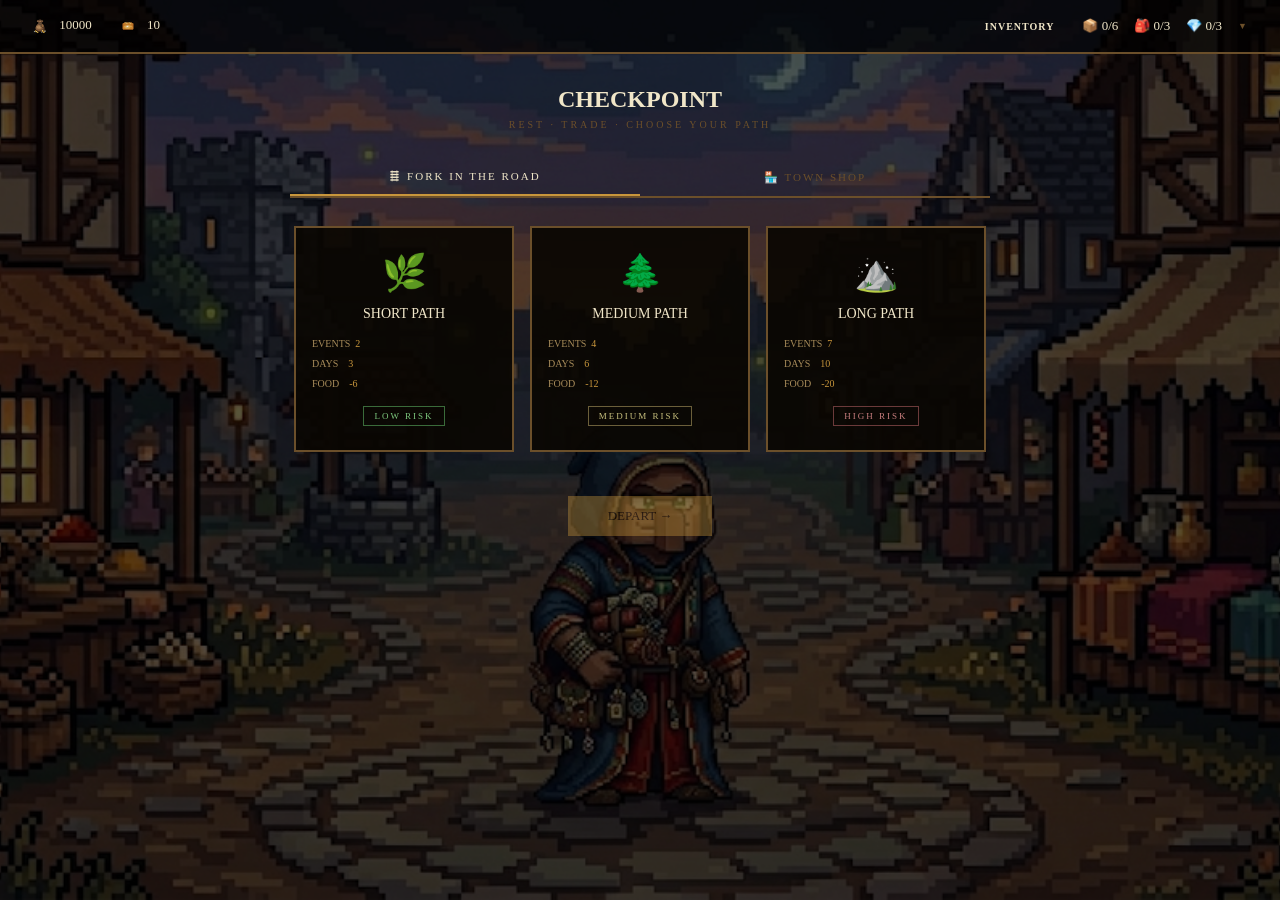
==== Frontend/Scripts/pages/checkpoint.html @ 7be0b992 "fix shop" ====
<!DOCTYPE html>
<html lang="en">
<head>
  <meta charset="UTF-8" />
  <meta name="viewport" content="width=device-width, initial-scale=1.0" />
  <title>The Travelling Merchant</title>
  <link rel="stylesheet" href="/Frontend/Scripts/styles/main.css" />
  <style>

    /* ============
       Background
       ============ */
    .cp-bg {
      position: fixed;
      inset: 0;
      background-image: url('/Frontend/public/background/villager_in_city.png');
      background-size: cover;
      background-position: center;
      z-index: 0;
    }

    .cp-overlay {
      position: fixed;
      inset: 0;
      background: rgba(0, 0, 0, 0.65);
      z-index: 1;
    }

    /* ============
       Layout
       ============ */
    .cp-content {
      position: relative;
      z-index: 2;
      display: flex;
      flex-direction: column;
      align-items: center;
      height: 100vh;
      font-family: 'Silkscreen', serif;
      color: #f0e6c8;
      overflow-y: auto;
      padding-bottom: 40px;
    }

    /* ============
       HUD
       ============ */
    #hud {
      width: 100%;
      display: flex;
      justify-content: space-between;
      align-items: center;
      padding: 10px 24px;
      background: rgba(0, 0, 0, 0.7);
      border-bottom: 2px solid #6b4f2a;
      font-size: 13px;
      box-sizing: border-box;
    }

    .hud-left { display: flex; gap: 20px; }
    .hud-item { color: #f0e6c8; }

    .hud-right {
      cursor: pointer;
      padding: 4px 8px;
      border: 1px solid transparent;
      transition: border-color 0.2s;
    }

    .hud-right:hover {
      border-color: #6b4f2a;
    }

    .hud-right.active {
      border-color: #c8963c;
    }

    .inv-label {
      font-size: 10px;
      color: #f0e6c8;
      letter-spacing: 1px;
      margin-right: 12px;
      font-weight: bold;
    }

    /* ============
       Page Title
       ============ */
    .cp-header {
      margin-top: 32px;
      text-align: center;
    }

    .cp-header h1 {
      font-size: 24px;
      color: #f0e6c8;
      margin-bottom: 6px;
    }

    .cp-header p {
      font-size: 10px;
      color: #6b4f2a;
      letter-spacing: 3px;
    }

    /* ============
       Tabs
       ============ */
    .cp-tabs {
      display: flex;
      margin-top: 28px;
      border-bottom: 2px solid #6b4f2a;
      width: 90%;
      max-width: 700px;
    }

    .cp-tab {
      flex: 1;
      padding: 12px 0;
      font-family: 'Silkscreen', serif;
      font-size: 11px;
      letter-spacing: 2px;
      text-align: center;
      color: #6b4f2a;
      background: transparent;
      border: none;
      cursor: pointer;
      transition: color 0.2s;
    }

    .cp-tab:hover    { color: #a88c5a; }
    .cp-tab.active   { color: #f0e6c8; border-bottom: 2px solid #c8963c; }

    /* ============
       Tab Panels
       ============ */
    .cp-panel {
      display: none;
      width: 90%;
      max-width: 700px;
      margin-top: 28px;
    }

    .cp-panel.active { display: block; }

    /* ============
       Fork / Routes
       ============ */
    .routes {
      display: flex;
      gap: 16px;
      justify-content: center;
      flex-wrap: wrap;
    }

    .route-card {
      flex: 1;
      min-width: 180px;
      max-width: 220px;
      background: rgba(10, 7, 3, 0.92);
      border: 2px solid #6b4f2a;
      padding: 24px 16px;
      text-align: center;
      cursor: pointer;
      transition: border-color 0.2s, transform 0.15s;
      position: relative;
    }

    .route-card:hover          { border-color: #c8963c; transform: translateY(-4px); }
    .route-card.selected       { border-color: #e0aa50; background: rgba(40, 28, 8, 0.95); }
    .route-card.selected::after {
      content: '✓';
      position: absolute;
      top: 8px; right: 12px;
      color: #e0aa50;
      font-size: 12px;
    }

    .route-icon   { font-size: 36px; margin-bottom: 12px; }
    .route-name   { font-size: 14px; color: #f0e6c8; margin-bottom: 12px; }

    .route-stats  { font-size: 10px; color: #a88c5a; line-height: 2; text-align: left; }
    .route-stats span { color: #c8963c; }

    .route-risk {
      margin-top: 12px;
      font-size: 9px;
      letter-spacing: 2px;
      padding: 4px 10px;
      border: 1px solid;
      display: inline-block;
    }

    .risk-low    { color: #7ec87e; border-color: #3a6b3a; }
    .risk-medium { color: #c8c07e; border-color: #6b5f3a; }
    .risk-high   { color: #c87e7e; border-color: #6b3a3a; }

    .fork-confirm {
      margin-top: 28px;
      text-align: center;
    }

    /* ============
       Shop
       ============ */
    .shop-section {
      margin-bottom: 32px;
    }

    .shop-section-title {
      font-size: 10px;
      letter-spacing: 3px;
      color: #6b4f2a;
      margin-bottom: 14px;
      padding-bottom: 8px;
      border-bottom: 1px solid #6b4f2a;
    }

    .shop-grid {
      display: grid;
      grid-template-columns: repeat(3, 1fr);
      gap: 12px;
    }

    .shop-item {
      background: rgba(10, 7, 3, 0.88);
      border: 1px solid #6b4f2a;
      padding: 14px 10px;
      text-align: center;
      transition: border-color 0.2s;
    }

    .shop-item:hover { border-color: #c8963c; }

    .shop-item-icon  { font-size: 24px; margin-bottom: 8px; }
    .shop-item-name  { font-size: 10px; color: #f0e6c8; margin-bottom: 4px; }
    .shop-item-desc  { font-size: 9px;  color: #a88c5a; margin-bottom: 10px; line-height: 1.5; }
    .shop-item-price { font-size: 10px; color: #c8963c; margin-bottom: 10px; }

    .buy-btn, .sell-btn {
      width: 100%;
      padding: 7px 0;
      font-family: 'Silkscreen', serif;
      font-size: 9px;
      border: 1px solid #6b4f2a;
      cursor: pointer;
      transition: border-color 0.2s, color 0.2s, background 0.2s;
    }

    .buy-btn {
      background: transparent;
      color: #f0e6c8;
    }

    .buy-btn:hover:not(:disabled) { border-color: #c8963c; color: #c8963c; }
    .buy-btn:disabled              { opacity: 0.3; cursor: not-allowed; }

    .sell-btn {
      background: transparent;
      color: #a88c5a;
      border-color: #4a3a2a;
    }

    .sell-btn:hover:not(:disabled) { border-color: #c8963c; color: #c8963c; }
    .sell-btn:disabled              { opacity: 0.3; cursor: not-allowed; }

    /* Sell merchandise list */
    .merch-list {
      display: flex;
      flex-direction: column;
      gap: 10px;
    }

    .merch-row {
      display: flex;
      justify-content: space-between;
      align-items: center;
      background: rgba(10, 7, 3, 0.88);
      border: 1px solid #6b4f2a;
      padding: 10px 16px;
    }

    .merch-row-info { font-size: 10px; color: #f0e6c8; }
    .merch-row-sub  { font-size: 9px;  color: #a88c5a; margin-top: 3px; }
    .merch-row-val  { font-size: 10px; color: #c8963c; margin-right: 12px; }

    .merch-empty {
      font-size: 10px;
      color: #6b4f2a;
      text-align: center;
      padding: 20px 0;
    }

    /* Shared button */
    .cp-btn {
      padding: 12px 40px;
      font-family: 'Silkscreen', serif;
      font-size: 13px;
      color: #1a1209;
      background-color: #c8963c;
      border: none;
      cursor: pointer;
      transition: background 0.2s, transform 0.1s;
      opacity: 0.4;
      pointer-events: none;
    }

    .cp-btn.ready            { opacity: 1; pointer-events: all; }
    .cp-btn.ready:hover      { background-color: #e0aa50; transform: scale(1.03); }

    .cp-btn-plain {
      padding: 10px 32px;
      font-family: 'Silkscreen', serif;
      font-size: 11px;
      color: #f0e6c8;
      background: transparent;
      border: 1px solid #6b4f2a;
      cursor: pointer;
      transition: border-color 0.2s, color 0.2s;
    }

    .cp-btn-plain:hover { border-color: #c8963c; color: #c8963c; }

    .feedback {
      font-size: 10px;
      color: #7ec87e;
      margin-top: 8px;
      min-height: 16px;
      text-align: center;
    }

    .feedback.bad { color: #c87e7e; }

  </style>
</head>
<body>

  <div class="cp-bg"></div>
  <div class="cp-overlay"></div>

  <div class="cp-content">

    <!-- HUD -->
    <div id="hud">
      <div class="hud-left">
        <span class="hud-item"><img src="/Frontend/public/sprites/money.png" class="hud-icon" alt="Gold"> <span id="hud-gold">0</span></span>
        <span class="hud-item"><img src="/Frontend/public/sprites/food.png" class="hud-icon" alt="Food"> <span id="hud-food">0</span></span>
      </div>
      <div class="hud-right" id="inv-trigger" title="Click to open inventory">
        <span class="inv-label">INVENTORY</span>
        <span class="hud-item">📦 <span id="hud-merch">0</span>/<span id="hud-merch-max">0</span></span>
        <span class="hud-item">🎒 <span id="hud-cons">0</span>/<span id="hud-cons-max">0</span></span>
        <span class="hud-item">💎 <span id="hud-relics">0</span>/<span id="hud-relics-max">0</span></span>
        <span class="inv-hint">▼</span>
      </div>
    </div>

    <!-- Inventory Panel -->
    <div id="inventory-panel">
      <div class="inv-tabs">
        <button class="inv-tab active" onclick="switchTab('merchandise', this)">📦 MERCH</button>
        <button class="inv-tab" onclick="switchTab('consumables', this)">🎒 CONSUMABLES</button>
        <button class="inv-tab" onclick="switchTab('relics', this)">💎 RELICS</button>
      </div>
      <div class="inv-grid" id="inv-grid"></div>
    </div>

    <!-- Header -->
    <div class="cp-header">
      <h1>CHECKPOINT</h1>
      <p>REST · TRADE · CHOOSE YOUR PATH</p>
    </div>

    <!-- Tabs -->
    <div class="cp-tabs">
      <button class="cp-tab active" onclick="switchCpTab('fork', this)">🛤 FORK IN THE ROAD</button>
      <button class="cp-tab" onclick="switchCpTab('shop', this)">🏪 TOWN SHOP</button>
    </div>

    <!-- Fork Panel -->
    <div class="cp-panel active" id="panel-fork">
      <div class="routes" id="routes-container"></div>
      <div class="fork-confirm">
        <div class="feedback" id="fork-feedback"></div>
        <button class="cp-btn" id="depart-btn" onclick="departOnRoute()">DEPART →</button>
      </div>
    </div>

    <!-- Shop Panel -->
    <div class="cp-panel" id="panel-shop">

      <!-- Random Shop (food + consumables, engine-curated in production) -->
      <div class="shop-section">
        <div class="shop-section-title">SHOP WARES</div>
        <div class="shop-grid" id="shop-grid-items"></div>
      </div>

      <!-- Wagon Upgrades -->
      <div class="shop-section">
        <div class="shop-section-title">WAGON UPGRADES</div>
        <div class="shop-grid">

          <div class="shop-item">
            <div class="shop-item-icon">📦</div>
            <div class="shop-item-name">Cargo Rack</div>
            <div class="shop-item-desc">+2 merchandise slots</div>
            <div class="shop-item-price">💰 80g</div>
            <button class="buy-btn" id="upgrade-merch-btn" onclick="buyWagonUpgrade('merchandise', 2, 80, this)">BUY</button>
          </div>

          <div class="shop-item">
            <div class="shop-item-icon">🎒</div>
            <div class="shop-item-name">Saddlebag</div>
            <div class="shop-item-desc">+2 consumable slots</div>
            <div class="shop-item-price">💰 60g</div>
            <button class="buy-btn" id="upgrade-cons-btn" onclick="buyWagonUpgrade('consumables', 2, 60, this)">BUY</button>
          </div>

        </div>
      </div>

      <!-- Sell Merchandise -->
      <div class="shop-section">
        <div class="shop-section-title">SELL MERCHANDISE</div>
        <div id="merch-sell-list"></div>
      </div>

      <div class="feedback" id="shop-feedback"></div>

    </div>

  </div>

  <audio id="bg-music" loop>
    <source src="/Frontend/public/sounds/medieval-folk-music.mp3" type="audio/mpeg" />
  </audio>

  <script type="module">
    import gameObject from '/Frontend/Scripts/gamelogic/GameLogic.js'
    import { getSellValue, CONSUMABLES } from '/Frontend/Scripts/gamelogic/GameLogic.js'

    // ============
    // Music
    // ============
    const music = document.getElementById('bg-music')
    document.addEventListener('click', () => music.play(), { once: true })

    // ============
    // HUD
    // ============
    function updateHUD() {
      document.getElementById('hud-gold').textContent       = gameObject.player.gold
      document.getElementById('hud-food').textContent       = gameObject.player.food
      document.getElementById('hud-merch').textContent      = gameObject.player.merchandise.length
      document.getElementById('hud-merch-max').textContent  = gameObject.player.decks.merchandise
      document.getElementById('hud-cons').textContent       = gameObject.player.consumables.length
      document.getElementById('hud-cons-max').textContent   = gameObject.player.decks.consumables
      document.getElementById('hud-relics').textContent     = gameObject.player.relic.length
      document.getElementById('hud-relics-max').textContent = gameObject.player.decks.relics
    }
    gameObject.subscribe(updateHUD)
    updateHUD()

    // ============
    // Inventory
    // ============
    const panel  = document.getElementById('inventory-panel')
    const invBtn = document.getElementById('inv-trigger')
    let inventoryOpen = false
    let activeInvTab  = 'merchandise'

    invBtn.addEventListener('click', () => {
      inventoryOpen = !inventoryOpen
      panel.classList.toggle('open', inventoryOpen)
      invBtn.classList.toggle('active', inventoryOpen)
      if (inventoryOpen) renderInventory()
    })

    document.addEventListener('click', (e) => {
      if (inventoryOpen && !panel.contains(e.target) && !invBtn.contains(e.target)) {
        inventoryOpen = false
        panel.classList.remove('open')
        invBtn.classList.remove('active')
      }
    })

    window.switchTab = function (tab, el) {
      activeInvTab = tab
      document.querySelectorAll('.inv-tab').forEach(t => t.classList.remove('active'))
      el.classList.add('active')
      renderInventory()
    }

    function renderInventory() {
      const grid = document.getElementById('inv-grid')
      grid.innerHTML = ''
      const tabMap = {
        merchandise: { items: gameObject.player.merchandise, type: 'merchandise' },
        consumables: { items: gameObject.player.consumables, type: 'consumable'  },
        relics:      { items: gameObject.player.relic,        type: 'relic'       },
      }
      const { items, type } = tabMap[activeInvTab]
      if (items.length === 0) {
        grid.innerHTML = `<div class="inv-empty">nothing here yet</div>`
        return
      }
      items.forEach(card => {
        const div = document.createElement('div')
        div.className = `inv-card ${type}`
        div.innerHTML = `
          <div class="inv-card-icon">${card.icon ?? '📦'}</div>
          <div class="inv-card-name">${card.name}</div>
          <div class="inv-card-desc">${card.description ?? ''}</div>
          ${card.value ? `<div class="inv-card-value">💰 ${card.value}g</div>` : ''}
        `
        grid.appendChild(div)
      })
    }

    gameObject.subscribe(() => { if (inventoryOpen) renderInventory() })

    // ============
    // Checkpoint Tabs
    // ============
    window.switchCpTab = function (tab, el) {
      document.querySelectorAll('.cp-tab').forEach(t => t.classList.remove('active'))
      document.querySelectorAll('.cp-panel').forEach(p => p.classList.remove('active'))
      el.classList.add('active')
      document.getElementById(`panel-${tab}`).classList.add('active')
    }

    // ============
    // Fork / Routes
    // ============
    const ROUTES = [
      {
        id: 'short',
        icon: '🌿',
        name: 'SHORT PATH',
        events: 2,
        days: 3,
        foodCost: 6,
        riskClass: 'risk-low',
        riskLabel: 'LOW RISK',
      },
      {
        id: 'medium',
        icon: '🌲',
        name: 'MEDIUM PATH',
        events: 4,
        days: 6,
        foodCost: 12,
        riskClass: 'risk-medium',
        riskLabel: 'MEDIUM RISK',
      },
      {
        id: 'long',
        icon: '⛰️',
        name: 'LONG PATH',
        events: 7,
        days: 10,
        foodCost: 20,
        riskClass: 'risk-high',
        riskLabel: 'HIGH RISK',
      },
    ]

    let selectedRoute = null

    function renderRoutes() {
      const container = document.getElementById('routes-container')
      container.innerHTML = ''
      ROUTES.forEach(route => {
        const div = document.createElement('div')
        div.className = 'route-card'
        div.innerHTML = `
          <div class="route-icon">${route.icon}</div>
          <div class="route-name">${route.name}</div>
          <div class="route-stats">
            <div>EVENTS &nbsp;<span>${route.events}</span></div>
            <div>DAYS &nbsp;&nbsp;&nbsp;<span>${route.days}</span></div>
            <div>FOOD &nbsp;&nbsp;&nbsp;<span>-${route.foodCost}</span></div>
          </div>
          <div class="route-risk ${route.riskClass}">${route.riskLabel}</div>
        `
        div.addEventListener('click', () => selectRoute(div, route))
        container.appendChild(div)
      })
    }

    function selectRoute(el, route) {
      document.querySelectorAll('.route-card').forEach(c => c.classList.remove('selected'))
      el.classList.add('selected')
      selectedRoute = route
      document.getElementById('depart-btn').classList.add('ready')
      document.getElementById('fork-feedback').textContent = ''
    }

    window.departOnRoute = function () {
      if (!selectedRoute) return
      gameObject.update({
        gameState: {
          ...gameObject.gameState,
          phase: 'travelling',
          currentLeg: {
            daysToNextTown: selectedRoute.days,
            eventQueue: Array(selectedRoute.events).fill('encounter'),
          }
        }
      })
      gameObject.spendFood(selectedRoute.foodCost)
      window.location.href = '/Frontend/Pages/encounter.html'
    }

    // ============
    // Shop — read from gameState.currentCheckpoint.shopInventory
    // Slots are generated by arriveAtCheckpoint() and persist through reloads.
    // Each slot is either { type: 'food', amount, ... } or { type: 'consumable', ... }
    // ============
    const FOOD_ICONS = {
      small_rations:  '🍞',
      medium_rations: '🥩',
      large_rations:  '🧺'
    }

    function renderShop() {
      const grid = document.getElementById('shop-grid-items')
      grid.innerHTML = ''

      const shopInventory = gameObject.gameState.currentCheckpoint?.shopInventory ?? []
      if (shopInventory.length === 0) {
        grid.innerHTML = `<div class="merch-empty">shop is empty</div>`
        return
      }

      // one purchase per shop visit — once anything is sold, lock the rest
      const shopClosed = shopInventory.some(s => s.sold)

      shopInventory.forEach((slot, index) => {
        const canAfford = gameObject.player.gold >= slot.displayPrice
        const deckFull  = slot.type === 'consumable'
          && gameObject.player.consumables.length >= gameObject.player.decks.consumables

        let icon, name, desc
        if (slot.type === 'food') {
          icon = FOOD_ICONS[slot.id] ?? '🍞'
          name = slot.name
          desc = `Restores ${slot.amount} food`
        } else {
          const cons = CONSUMABLES[slot.id]
          icon = cons?.icon ?? '🧪'
          name = slot.name
          desc = cons?.description ?? ''
        }

        let btnLabel = 'BUY'
        let disabled = false
        if (slot.sold)          { btnLabel = 'SOLD';   disabled = true }
        else if (shopClosed)    { btnLabel = 'CLOSED'; disabled = true }
        else if (deckFull)      { btnLabel = 'FULL';   disabled = true }
        else if (!canAfford)    { btnLabel = 'BUY';    disabled = true }

        const div = document.createElement('div')
        div.className = 'shop-item'
        div.innerHTML = `
          <div class="shop-item-icon">${icon}</div>
          <div class="shop-item-name">${name}</div>
          <div class="shop-item-desc">${desc}</div>
          <div class="shop-item-price"><img src="/Frontend/public/sprites/money.png" class="hud-icon" alt="Gold"> ${slot.displayPrice}g</div>
          <button class="buy-btn" ${disabled ? 'disabled' : ''}
            onclick="buyShopItem(${index}, '${name}', ${slot.displayPrice})">
            ${btnLabel}
          </button>
        `
        grid.appendChild(div)
      })
    }

    window.buyShopItem = function (index, name, price) {
      const goldBefore = gameObject.player.gold
      gameObject.buyShopSlot(index)
      // buyShopSlot silently fails if can't afford or deck full — detect via gold delta
      if (gameObject.player.gold === goldBefore) {
        showFeedback('purchase failed', true)
      } else {
        showFeedback(`${name} purchased for ${price}g`)
      }
    }

    // ============
    // Shop — Wagon Upgrades
    // ============
    window.buyWagonUpgrade = function (deck, amount, cost, btn) {
      if (gameObject.player.gold < cost) { showFeedback('not enough gold!', true); return }
      gameObject.spendGold(cost)
      gameObject.player.decks[deck] += amount
      gameObject._notify()
      btn.disabled = true
      btn.textContent = 'UPGRADED'
      showFeedback(`wagon upgraded! +${amount} ${deck} slots`)
    }

    // ============
    // Shop — Sell Merchandise (from GameLogic)
    // ============
    function renderMerchSell() {
      const list = document.getElementById('merch-sell-list')
      list.innerHTML = ''

      if (gameObject.player.merchandise.length === 0) {
        list.innerHTML = `<div class="merch-empty">no merchandise to sell</div>`
        return
      }

      gameObject.player.merchandise.forEach((card, index) => {
        const sellValue = getSellValue(card, false, gameObject)
        const row = document.createElement('div')
        row.className = 'merch-row'
        row.innerHTML = `
          <div>
            <div class="merch-row-info">${card.icon ?? '📦'} ${card.name}</div>
            <div class="merch-row-sub">${card.description ?? ''}</div>
          </div>
          <div style="display:flex;align-items:center">
            <div class="merch-row-val"><img src="/Frontend/public/sprites/money.png" class="hud-icon" alt="Gold"> ${sellValue}g</div>
            <button class="sell-btn" onclick="sellMerch(${index}, ${sellValue}, this)">SELL</button>
          </div>
        `
        list.appendChild(row)
      })
    }

    window.sellMerch = function (index, value, btn) {
      gameObject.sellMerchandise(index)
      showFeedback(`sold for ${value}g!`)
      renderMerchSell()
    }

    // ============
    // Feedback
    // ============
    function showFeedback(msg, isBad = false) {
      const el = document.getElementById('shop-feedback')
      el.textContent = msg
      el.className = `feedback ${isBad ? 'bad' : ''}`
      setTimeout(() => { el.textContent = '' }, 2500)
    }

    // ============
    // Subscribe & Re-render Shop on State Change
    // ============
    gameObject.subscribe(() => {
      renderMerchSell()
      renderShop()
    })

    // ============
    // Init
    // ============
    renderRoutes()
    renderShop()
    renderMerchSell()

  </script>

</body>
</html>
---- Frontend/Scripts/styles/main.css ----
/* ============
   Font
   ============ */
@font-face {
  font-family: 'Silkscreen';
  src: url('/fonts/slkscr.ttf') format('truetype');
  font-weight: normal;
  font-style: normal;
}

/* ============
   Base
   ============ */
* {
  margin: 0;
  padding: 0;
  box-sizing: border-box;
}

body {
  background-color: #1a1209;
  color: #f0e6c8;
  height: 100vh;
  overflow: hidden;
}

#app {
  width: 100vw;
  height: 100vh;
  display: flex;
  flex-direction: column;
}

/* ============
   HUD
   ============ */
#hud {
  display: flex;
  justify-content: space-between;
  align-items: center;
  padding: 10px 20px;
  background-color: #0d0a05;
  border-bottom: 2px solid #6b4f2a;
  font-family: 'Silkscreen', serif;
  font-size: 14px;
}

.hud-left,
.hud-center,
.hud-right {
  display: flex;
  gap: 16px;
  align-items: center;
}

.hud-item {
  color: #f0e6c8;
}

.hud-right {
  cursor: pointer;
  padding: 6px 12px;
  border: 1px solid transparent;
  border-radius: 4px;
  transition: border-color 0.2s, background 0.2s;
  user-select: none;
}

.hud-right:hover {
  border-color: #6b4f2a;
  background: rgba(107, 79, 42, 0.15);
}

.hud-right.active {
  border-color: #c8963c;
  background: rgba(200, 150, 60, 0.15);
}

.inv-hint {
  font-size: 9px;
  color: #6b4f2a;
  transition: transform 0.2s, color 0.2s;
}

.hud-right:hover .inv-hint { color: #a88c5a; }
.hud-right.active .inv-hint {
  transform: rotate(180deg);
  color: #c8963c;
}

.inv-label {
  font-size: 10px;
  color: #f0e6c8;
  letter-spacing: 1px;
  margin-right: 12px;
  font-weight: bold;
}

/* HUD icons */
.hud-icon {
  height: 32px;
  width: 32px;
  vertical-align: middle;
  object-fit: contain;
}

/* ============
   Inventory Panel
   ============ */
#inventory-panel {
  position: fixed;
  top: 0;
  right: 0;
  width: 380px;
  height: 100vh;
  overflow-y: auto;
  background: rgba(10, 7, 3, 0.97);
  border-left: 2px solid #6b4f2a;
  border-bottom: 2px solid #6b4f2a;
  font-family: 'Silkscreen', serif;
  z-index: 100;
  transform: translateY(-110%);
  transition: transform 0.3s ease;
}

#inventory-panel.open {
  transform: translateY(0);
}

/* Tabs */
.inv-tabs {
  display: flex;
  border-bottom: 1px solid #6b4f2a;
}

.inv-tab {
  flex: 1;
  padding: 10px 0;
  font-family: 'Silkscreen', serif;
  font-size: 10px;
  letter-spacing: 2px;
  text-align: center;
  color: #6b4f2a;
  background: transparent;
  border: none;
  cursor: pointer;
  transition: color 0.2s, background 0.2s;
}

.inv-tab:hover { color: #a88c5a; }
.inv-tab.active {
  color: #f0e6c8;
  border-bottom: 2px solid #c8963c;
}

/* Grid */
.inv-grid {
  display: grid;
  grid-template-columns: repeat(3, 1fr);
  gap: 10px;
  padding: 16px;
}

.inv-empty {
  grid-column: 1 / -1;
  padding: 24px 0;
  text-align: center;
  font-size: 10px;
  color: #6b4f2a;
}

/* Cards */
.inv-card {
  padding: 10px 8px;
  background: rgba(20, 14, 6, 0.9);
  border: 1px solid #6b4f2a;
  text-align: center;
  cursor: default;
  transition: border-color 0.2s;
}

.inv-card:hover       { border-color: #c8963c; }
.inv-card.relic       { border-color: #4a3a6b; }
.inv-card.relic:hover { border-color: #9b7fd4; }

.inv-card.empty {
  opacity: 0.4;
  border-style: dashed;
  cursor: default;
}

.inv-card.empty .inv-card-icon {
  min-height: 120px;
  display: flex;
  flex-direction: column;
  justify-content: center;
  align-items: center;
  font-size: 24px;
  color: #a88c5a;
}
.inv-card-name  { font-size: 9px; color: #f0e6c8; margin-bottom: 4px; line-height: 1.4; }
.inv-card-desc  { font-size: 8px; color: #a88c5a; line-height: 1.4; }
.inv-card-value { font-size: 9px; color: #c8963c; margin-top: 6px; }
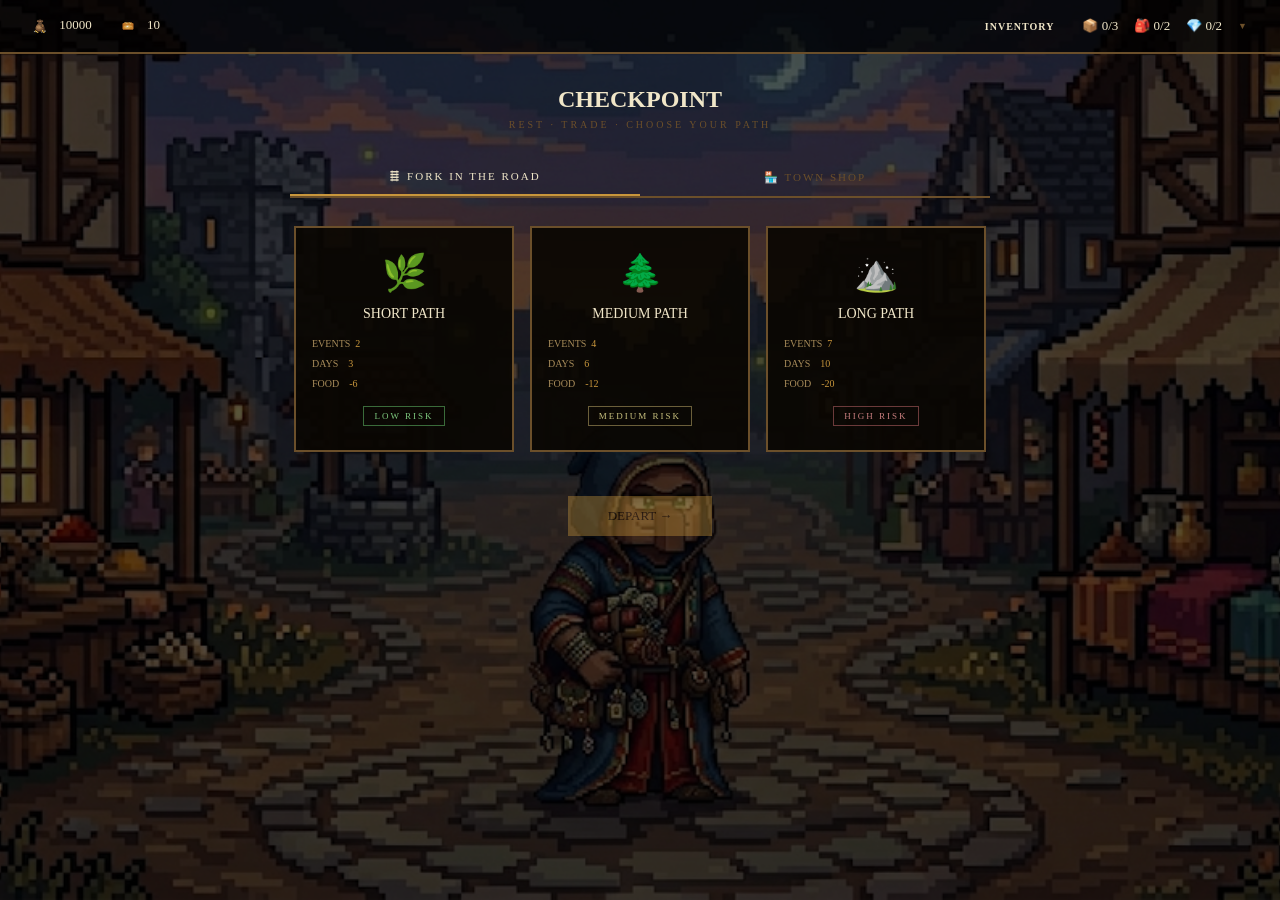
==== commit dfb709ed: "shop and upgrades fix" ====
--- a/Frontend/Scripts/pages/checkpoint.html
+++ b/Frontend/Scripts/pages/checkpoint.html
@@ -398,25 +398,7 @@
       <!-- Wagon Upgrades -->
       <div class="shop-section">
         <div class="shop-section-title">WAGON UPGRADES</div>
-        <div class="shop-grid">
-
-          <div class="shop-item">
-            <div class="shop-item-icon">📦</div>
-            <div class="shop-item-name">Cargo Rack</div>
-            <div class="shop-item-desc">+2 merchandise slots</div>
-            <div class="shop-item-price">💰 80g</div>
-            <button class="buy-btn" id="upgrade-merch-btn" onclick="buyWagonUpgrade('merchandise', 2, 80, this)">BUY</button>
-          </div>
-
-          <div class="shop-item">
-            <div class="shop-item-icon">🎒</div>
-            <div class="shop-item-name">Saddlebag</div>
-            <div class="shop-item-desc">+2 consumable slots</div>
-            <div class="shop-item-price">💰 60g</div>
-            <button class="buy-btn" id="upgrade-cons-btn" onclick="buyWagonUpgrade('consumables', 2, 60, this)">BUY</button>
-          </div>
-
-        </div>
+        <div class="shop-grid" id="wagon-upgrades"></div>
       </div>
 
       <!-- Sell Merchandise -->
@@ -437,7 +419,7 @@
 
   <script type="module">
     import gameObject from '/Frontend/Scripts/gamelogic/GameLogic.js'
-    import { getSellValue, CONSUMABLES } from '/Frontend/Scripts/gamelogic/GameLogic.js'
+    import { getSellValue, getUpgradeCost, getDeckMax, CONSUMABLES, CARDS } from '/Frontend/Scripts/gamelogic/GameLogic.js'
 
     // ============
     // Music
@@ -633,32 +615,49 @@
         return
       }
 
-      // one purchase per shop visit — once anything is sold, lock the rest
-      const shopClosed = shopInventory.some(s => s.sold)
+      // New rule: food is unlimited. One consumable OR one merchandise per visit.
+      // Lock only applies to non-food slots.
+      const nonFoodLocked = shopInventory.some(s => s.sold && s.type !== 'food')
 
       shopInventory.forEach((slot, index) => {
         const canAfford = gameObject.player.gold >= slot.displayPrice
-        const deckFull  = slot.type === 'consumable'
-          && gameObject.player.consumables.length >= gameObject.player.decks.consumables
+
+        // deck-full only applies to cards (consumable, merchandise)
+        let deckFull = false
+        if (slot.type === 'consumable') {
+          deckFull = gameObject.player.consumables.length >= gameObject.player.decks.consumables
+        } else if (slot.type === 'merchandise') {
+          deckFull = gameObject.player.merchandise.length >= gameObject.player.decks.merchandise
+        }
 
         let icon, name, desc
         if (slot.type === 'food') {
           icon = FOOD_ICONS[slot.id] ?? '🍞'
           name = slot.name
           desc = `Restores ${slot.amount} food`
-        } else {
+        } else if (slot.type === 'consumable') {
           const cons = CONSUMABLES[slot.id]
           icon = cons?.icon ?? '🧪'
           name = slot.name
           desc = cons?.description ?? ''
+        } else {  // merchandise
+          const card = CARDS[slot.id]
+          icon = card?.icon ?? '📦'
+          name = `${slot.name} (${slot.rarity})`
+          desc = card?.description ?? ''
         }
 
         let btnLabel = 'BUY'
         let disabled = false
-        if (slot.sold)          { btnLabel = 'SOLD';   disabled = true }
-        else if (shopClosed)    { btnLabel = 'CLOSED'; disabled = true }
-        else if (deckFull)      { btnLabel = 'FULL';   disabled = true }
-        else if (!canAfford)    { btnLabel = 'BUY';    disabled = true }
+        if (slot.type === 'food') {
+          // food: never sold/locked, only affordability matters
+          if (!canAfford) disabled = true
+        } else {
+          if (slot.sold)              { btnLabel = 'SOLD';   disabled = true }
+          else if (nonFoodLocked)     { btnLabel = 'CLOSED'; disabled = true }
+          else if (deckFull)          { btnLabel = 'FULL';   disabled = true }
+          else if (!canAfford)        { disabled = true }
+        }
 
         const div = document.createElement('div')
         div.className = 'shop-item'
@@ -690,14 +689,59 @@
     // ============
     // Shop — Wagon Upgrades
     // ============
-    window.buyWagonUpgrade = function (deck, amount, cost, btn) {
-      if (gameObject.player.gold < cost) { showFeedback('not enough gold!', true); return }
-      gameObject.spendGold(cost)
-      gameObject.player.decks[deck] += amount
-      gameObject._notify()
-      btn.disabled = true
-      btn.textContent = 'UPGRADED'
-      showFeedback(`wagon upgraded! +${amount} ${deck} slots`)
+    const UPGRADE_CARDS = [
+      { deckType: 'merchandise', icon: '📦', name: 'Cargo Rack',  flavor: 'merchandise slot'  },
+      { deckType: 'consumables', icon: '🎒', name: 'Saddlebag',   flavor: 'consumable slot' },
+      { deckType: 'relics',      icon: '💎', name: 'Relic Case',  flavor: 'relic slot'      }
+    ]
+
+    function renderUpgrades() {
+      const grid = document.getElementById('wagon-upgrades')
+      grid.innerHTML = ''
+
+      const upgradeUsed = gameObject.gameState.currentCheckpoint?.upgradeUsed ?? false
+
+      UPGRADE_CARDS.forEach(card => {
+        const currentSize = gameObject.player.decks[card.deckType]
+        const maxSize     = getDeckMax(card.deckType)
+        const cost        = getUpgradeCost(card.deckType, currentSize)
+        const maxed       = cost === null
+        const canAfford   = !maxed && gameObject.player.gold >= cost
+
+        let btnLabel = 'BUY'
+        let disabled = false
+        if (maxed)            { btnLabel = 'MAXED';    disabled = true }
+        else if (upgradeUsed) { btnLabel = 'USED';     disabled = true }
+        else if (!canAfford)  { btnLabel = 'BUY';      disabled = true }
+
+        const priceDisplay = maxed
+          ? '—'
+          : `<img src="/Frontend/public/sprites/money.png" class="hud-icon" alt="Gold"> ${cost}g`
+
+        const div = document.createElement('div')
+        div.className = 'shop-item'
+        div.innerHTML = `
+          <div class="shop-item-icon">${card.icon}</div>
+          <div class="shop-item-name">${card.name}</div>
+          <div class="shop-item-desc">+1 ${card.flavor} (${currentSize}/${maxSize})</div>
+          <div class="shop-item-price">${priceDisplay}</div>
+          <button class="buy-btn" ${disabled ? 'disabled' : ''}
+            onclick="buyUpgrade('${card.deckType}', '${card.name}')">
+            ${btnLabel}
+          </button>
+        `
+        grid.appendChild(div)
+      })
+    }
+
+    window.buyUpgrade = function (deckType, name) {
+      const goldBefore = gameObject.player.gold
+      gameObject.upgradeWagon(deckType)
+      if (gameObject.player.gold === goldBefore) {
+        showFeedback('upgrade failed', true)
+      } else {
+        showFeedback(`${name} upgraded!`)
+      }
     }
 
     // ============
@@ -752,6 +796,7 @@
     gameObject.subscribe(() => {
       renderMerchSell()
       renderShop()
+      renderUpgrades()
     })
 
     // ============
@@ -759,6 +804,7 @@
     // ============
     renderRoutes()
     renderShop()
+    renderUpgrades()
     renderMerchSell()
 
   </script>
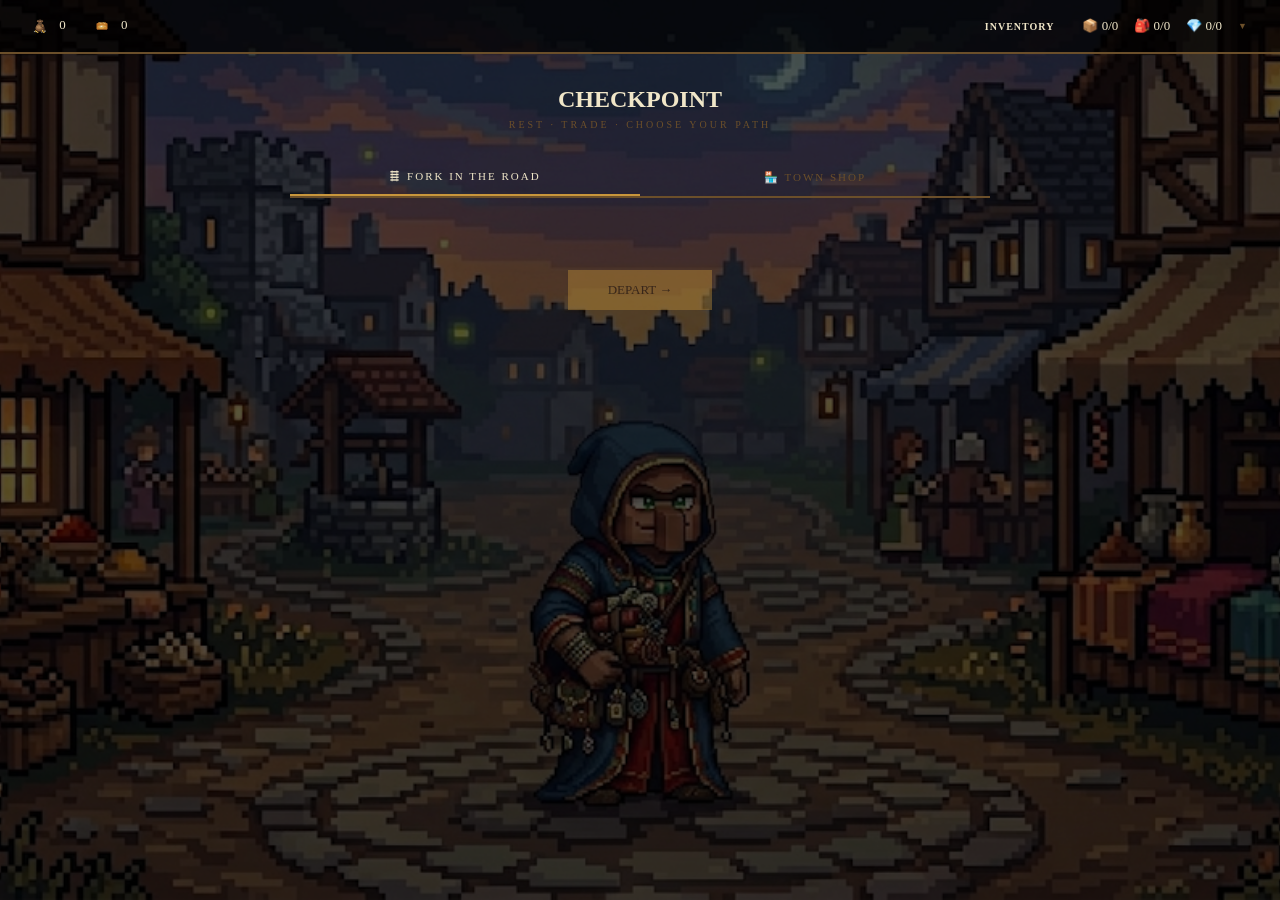
==== commit 043f47f3: "update music and background for encounters" ====
--- a/Frontend/Scripts/pages/checkpoint.html
+++ b/Frontend/Scripts/pages/checkpoint.html
@@ -389,16 +389,66 @@
     <!-- Shop Panel -->
     <div class="cp-panel" id="panel-shop">
 
-      <!-- Random Shop (food + consumables, engine-curated in production) -->
+      <!-- Buy Food -->
       <div class="shop-section">
-        <div class="shop-section-title">SHOP WARES</div>
-        <div class="shop-grid" id="shop-grid-items"></div>
+        <div class="shop-section-title">PROVISIONS</div>
+        <div class="shop-grid">
+
+          <div class="shop-item">
+            <div class="shop-item-icon">🍞</div>
+            <div class="shop-item-name">Bread Loaf</div>
+            <div class="shop-item-desc">Restores 5 food</div>
+            <div class="shop-item-price">💰 15g</div>
+            <button class="buy-btn" onclick="buyItem('food', 5, 15, this)">BUY</button>
+          </div>
+
+          <div class="shop-item">
+            <div class="shop-item-icon">🥩</div>
+            <div class="shop-item-name">Salted Meat</div>
+            <div class="shop-item-desc">Restores 12 food</div>
+            <div class="shop-item-price">💰 30g</div>
+            <button class="buy-btn" onclick="buyItem('food', 12, 30, this)">BUY</button>
+          </div>
+
+          <div class="shop-item">
+            <div class="shop-item-icon">🧺</div>
+            <div class="shop-item-name">Supply Crate</div>
+            <div class="shop-item-desc">Restores 25 food</div>
+            <div class="shop-item-price">💰 55g</div>
+            <button class="buy-btn" onclick="buyItem('food', 25, 55, this)">BUY</button>
+          </div>
+
+        </div>
+      </div>
+
+      <!-- Buy Consumables -->
+      <div class="shop-section">
+        <div class="shop-section-title">CONSUMABLES</div>
+        <div class="shop-grid" id="consumable-shop"></div>
       </div>
 
       <!-- Wagon Upgrades -->
       <div class="shop-section">
         <div class="shop-section-title">WAGON UPGRADES</div>
-        <div class="shop-grid" id="wagon-upgrades"></div>
+        <div class="shop-grid">
+
+          <div class="shop-item">
+            <div class="shop-item-icon">📦</div>
+            <div class="shop-item-name">Cargo Rack</div>
+            <div class="shop-item-desc">+2 merchandise slots</div>
+            <div class="shop-item-price">💰 80g</div>
+            <button class="buy-btn" id="upgrade-merch-btn" onclick="buyWagonUpgrade('merchandise', 2, 80, this)">BUY</button>
+          </div>
+
+          <div class="shop-item">
+            <div class="shop-item-icon">🎒</div>
+            <div class="shop-item-name">Saddlebag</div>
+            <div class="shop-item-desc">+2 consumable slots</div>
+            <div class="shop-item-price">💰 60g</div>
+            <button class="buy-btn" id="upgrade-cons-btn" onclick="buyWagonUpgrade('consumables', 2, 60, this)">BUY</button>
+          </div>
+
+        </div>
       </div>
 
       <!-- Sell Merchandise -->
@@ -413,19 +463,17 @@
 
   </div>
 
-  <audio id="bg-music" loop>
-    <source src="/Frontend/public/sounds/medieval-folk-music.mp3" type="audio/mpeg" />
-  </audio>
+
 
   <script type="module">
     import gameObject from '/Frontend/Scripts/gamelogic/GameLogic.js'
-    import { getSellValue, getUpgradeCost, getDeckMax, CONSUMABLES, CARDS } from '/Frontend/Scripts/gamelogic/GameLogic.js'
+    import { getBuyPrice, getSellValue, generateShopInventoryRandom, CONSUMABLES } from '/Frontend/Scripts/gamelogic/GameLogic.js'
 
     // ============
     // Music
     // ============
-    const music = document.getElementById('bg-music')
-    document.addEventListener('click', () => music.play(), { once: true })
+    import { initMusic } from '/Frontend/Scripts/components/audioManager.js'
+    initMusic()
 
     // ============
     // HUD
@@ -474,29 +522,52 @@
     }
 
     function renderInventory() {
-      const grid = document.getElementById('inv-grid')
-      grid.innerHTML = ''
-      const tabMap = {
-        merchandise: { items: gameObject.player.merchandise, type: 'merchandise' },
-        consumables: { items: gameObject.player.consumables, type: 'consumable'  },
-        relics:      { items: gameObject.player.relic,        type: 'relic'       },
-      }
-      const { items, type } = tabMap[activeInvTab]
-      if (items.length === 0) {
-        grid.innerHTML = `<div class="inv-empty">nothing here yet</div>`
-        return
-      }
-      items.forEach(card => {
+    const grid = document.getElementById('inv-grid')
+    grid.innerHTML = ''
+
+    let items = []
+    let type = ''
+    let maxSlots = 0
+
+    if (activeTab === 'merchandise') {
+        items = gameObject.player.merchandise
+        type = 'merchandise'
+        maxSlots = gameObject.player.decks.merchandise
+    } else if (activeTab === 'consumables') {
+        items = gameObject.player.consumables
+        type = 'consumable'
+        maxSlots = gameObject.player.decks.consumables
+    } else {
+        items = gameObject.player.relic
+        type = 'relic'
+        maxSlots = gameObject.player.decks.relics
+    }
+
+    for (let i = 0; i < maxSlots; i++) {
+        const card = items[i]
+
         const div = document.createElement('div')
         div.className = `inv-card ${type}`
+
+        if (card) {
+        // filled slot
         div.innerHTML = `
-          <div class="inv-card-icon">${card.icon ?? '📦'}</div>
-          <div class="inv-card-name">${card.name}</div>
-          <div class="inv-card-desc">${card.description ?? ''}</div>
-          ${card.value ? `<div class="inv-card-value">💰 ${card.value}g</div>` : ''}
+            <div class="inv-card-icon">${card.icon ?? '📦'}</div>
+            <div class="inv-card-name">${card.name}</div>
+            <div class="inv-card-desc">${card.description ?? ''}</div>
+            ${card.value ? `<div class="inv-card-value">💰 ${card.value}g</div>` : ''}
         `
+        } else {
+        // empty slot
+        div.classList.add('empty')
+        div.innerHTML = `
+            <div class="inv-card-icon">+</div>
+            <div class="inv-card-name">Empty Slot</div>
+        `
+        }
+
         grid.appendChild(div)
-      })
+    }
     }
 
     gameObject.subscribe(() => { if (inventoryOpen) renderInventory() })
@@ -595,153 +666,84 @@
     }
 
     // ============
-    // Shop — read from gameState.currentCheckpoint.shopInventory
-    // Slots are generated by arriveAtCheckpoint() and persist through reloads.
-    // Each slot is either { type: 'food', amount, ... } or { type: 'consumable', ... }
-    // ============
-    const FOOD_ICONS = {
-      small_rations:  '🍞',
-      medium_rations: '🥩',
-      large_rations:  '🧺'
-    }
-
-    function renderShop() {
-      const grid = document.getElementById('shop-grid-items')
-      grid.innerHTML = ''
-
-      const shopInventory = gameObject.gameState.currentCheckpoint?.shopInventory ?? []
-      if (shopInventory.length === 0) {
-        grid.innerHTML = `<div class="merch-empty">shop is empty</div>`
+    // Shop — Buy Food
+    // ============
+    window.buyItem = function (stat, amount, cost, btn) {
+      if (gameObject.player.gold < cost) {
+        showFeedback('not enough gold!', true)
         return
       }
-
-      // New rule: food is unlimited. One consumable OR one merchandise per visit.
-      // Lock only applies to non-food slots.
-      const nonFoodLocked = shopInventory.some(s => s.sold && s.type !== 'food')
-
-      shopInventory.forEach((slot, index) => {
-        const canAfford = gameObject.player.gold >= slot.displayPrice
-
-        // deck-full only applies to cards (consumable, merchandise)
-        let deckFull = false
+      gameObject.spendGold(cost)
+      if (stat === 'food') gameObject.gainFood(amount)
+      showFeedback(`+${amount} ${stat} purchased`)
+    }
+
+    // ============
+    // Shop — Consumables (from GameLogic)
+    // ============
+    const SHOP_CONSUMABLES = []
+
+    async function loadShopConsumables() {
+      // Generate shop inventory from GameLogic
+      const shopSlots = generateShopInventoryRandom()
+      shopSlots.forEach(slot => {
         if (slot.type === 'consumable') {
-          deckFull = gameObject.player.consumables.length >= gameObject.player.decks.consumables
-        } else if (slot.type === 'merchandise') {
-          deckFull = gameObject.player.merchandise.length >= gameObject.player.decks.merchandise
+          const cons = CONSUMABLES[slot.id]
+          SHOP_CONSUMABLES.push({
+            icon: cons.icon ?? '🧪',
+            name: cons.name,
+            id: cons.id,
+            desc: cons.description,
+            price: getBuyPrice(cons.baseValue, gameObject)
+          })
         }
-
-        let icon, name, desc
-        if (slot.type === 'food') {
-          icon = FOOD_ICONS[slot.id] ?? '🍞'
-          name = slot.name
-          desc = `Restores ${slot.amount} food`
-        } else if (slot.type === 'consumable') {
-          const cons = CONSUMABLES[slot.id]
-          icon = cons?.icon ?? '🧪'
-          name = slot.name
-          desc = cons?.description ?? ''
-        } else {  // merchandise
-          const card = CARDS[slot.id]
-          icon = card?.icon ?? '📦'
-          name = `${slot.name} (${slot.rarity})`
-          desc = card?.description ?? ''
-        }
-
-        let btnLabel = 'BUY'
-        let disabled = false
-        if (slot.type === 'food') {
-          // food: never sold/locked, only affordability matters
-          if (!canAfford) disabled = true
-        } else {
-          if (slot.sold)              { btnLabel = 'SOLD';   disabled = true }
-          else if (nonFoodLocked)     { btnLabel = 'CLOSED'; disabled = true }
-          else if (deckFull)          { btnLabel = 'FULL';   disabled = true }
-          else if (!canAfford)        { disabled = true }
-        }
-
+      })
+    }
+
+    function renderShopConsumables() {
+      const grid = document.getElementById('consumable-shop')
+      grid.innerHTML = ''
+      SHOP_CONSUMABLES.forEach(item => {
+        const isFull = gameObject.player.consumables.length >= gameObject.player.decks.consumables
+        const canAfford = gameObject.player.gold >= item.price
         const div = document.createElement('div')
         div.className = 'shop-item'
         div.innerHTML = `
-          <div class="shop-item-icon">${icon}</div>
-          <div class="shop-item-name">${name}</div>
-          <div class="shop-item-desc">${desc}</div>
-          <div class="shop-item-price"><img src="/Frontend/public/sprites/money.png" class="hud-icon" alt="Gold"> ${slot.displayPrice}g</div>
-          <button class="buy-btn" ${disabled ? 'disabled' : ''}
-            onclick="buyShopItem(${index}, '${name}', ${slot.displayPrice})">
-            ${btnLabel}
+          <div class="shop-item-icon">${item.icon}</div>
+          <div class="shop-item-name">${item.name}</div>
+          <div class="shop-item-desc">${item.desc}</div>
+          <div class="shop-item-price"><img src="/Frontend/public/sprites/money.png" class="hud-icon" alt="Gold"> ${item.price}g</div>
+          <button class="buy-btn" ${isFull || !canAfford ? 'disabled' : ''}
+            onclick="buyConsumable('${item.id}', '${item.name}', ${item.price}, this)">
+            ${isFull ? 'FULL' : 'BUY'}
           </button>
         `
         grid.appendChild(div)
       })
     }
 
-    window.buyShopItem = function (index, name, price) {
-      const goldBefore = gameObject.player.gold
-      gameObject.buyShopSlot(index)
-      // buyShopSlot silently fails if can't afford or deck full — detect via gold delta
-      if (gameObject.player.gold === goldBefore) {
-        showFeedback('purchase failed', true)
-      } else {
-        showFeedback(`${name} purchased for ${price}g`)
+    window.buyConsumable = function (id, name, price, btn) {
+      if (gameObject.player.gold < price) { showFeedback('not enough gold!', true); return }
+      if (gameObject.player.consumables.length >= gameObject.player.decks.consumables) {
+        showFeedback('consumable deck is full!', true); return
       }
+      gameObject.spendGold(price)
+      gameObject.addConsumable(id)
+      showFeedback(`${name} purchased!`)
+      renderShopConsumables()
     }
 
     // ============
     // Shop — Wagon Upgrades
     // ============
-    const UPGRADE_CARDS = [
-      { deckType: 'merchandise', icon: '📦', name: 'Cargo Rack',  flavor: 'merchandise slot'  },
-      { deckType: 'consumables', icon: '🎒', name: 'Saddlebag',   flavor: 'consumable slot' },
-      { deckType: 'relics',      icon: '💎', name: 'Relic Case',  flavor: 'relic slot'      }
-    ]
-
-    function renderUpgrades() {
-      const grid = document.getElementById('wagon-upgrades')
-      grid.innerHTML = ''
-
-      const upgradeUsed = gameObject.gameState.currentCheckpoint?.upgradeUsed ?? false
-
-      UPGRADE_CARDS.forEach(card => {
-        const currentSize = gameObject.player.decks[card.deckType]
-        const maxSize     = getDeckMax(card.deckType)
-        const cost        = getUpgradeCost(card.deckType, currentSize)
-        const maxed       = cost === null
-        const canAfford   = !maxed && gameObject.player.gold >= cost
-
-        let btnLabel = 'BUY'
-        let disabled = false
-        if (maxed)            { btnLabel = 'MAXED';    disabled = true }
-        else if (upgradeUsed) { btnLabel = 'USED';     disabled = true }
-        else if (!canAfford)  { btnLabel = 'BUY';      disabled = true }
-
-        const priceDisplay = maxed
-          ? '—'
-          : `<img src="/Frontend/public/sprites/money.png" class="hud-icon" alt="Gold"> ${cost}g`
-
-        const div = document.createElement('div')
-        div.className = 'shop-item'
-        div.innerHTML = `
-          <div class="shop-item-icon">${card.icon}</div>
-          <div class="shop-item-name">${card.name}</div>
-          <div class="shop-item-desc">+1 ${card.flavor} (${currentSize}/${maxSize})</div>
-          <div class="shop-item-price">${priceDisplay}</div>
-          <button class="buy-btn" ${disabled ? 'disabled' : ''}
-            onclick="buyUpgrade('${card.deckType}', '${card.name}')">
-            ${btnLabel}
-          </button>
-        `
-        grid.appendChild(div)
-      })
-    }
-
-    window.buyUpgrade = function (deckType, name) {
-      const goldBefore = gameObject.player.gold
-      gameObject.upgradeWagon(deckType)
-      if (gameObject.player.gold === goldBefore) {
-        showFeedback('upgrade failed', true)
-      } else {
-        showFeedback(`${name} upgraded!`)
-      }
+    window.buyWagonUpgrade = function (deck, amount, cost, btn) {
+      if (gameObject.player.gold < cost) { showFeedback('not enough gold!', true); return }
+      gameObject.spendGold(cost)
+      gameObject.player.decks[deck] += amount
+      gameObject._notify()
+      btn.disabled = true
+      btn.textContent = 'UPGRADED'
+      showFeedback(`wagon upgraded! +${amount} ${deck} slots`)
     }
 
     // ============
@@ -795,16 +797,15 @@
     // ============
     gameObject.subscribe(() => {
       renderMerchSell()
-      renderShop()
-      renderUpgrades()
+      renderShopConsumables()
     })
 
     // ============
     // Init
     // ============
+    loadShopConsumables()
     renderRoutes()
-    renderShop()
-    renderUpgrades()
+    renderShopConsumables()
     renderMerchSell()
 
   </script>
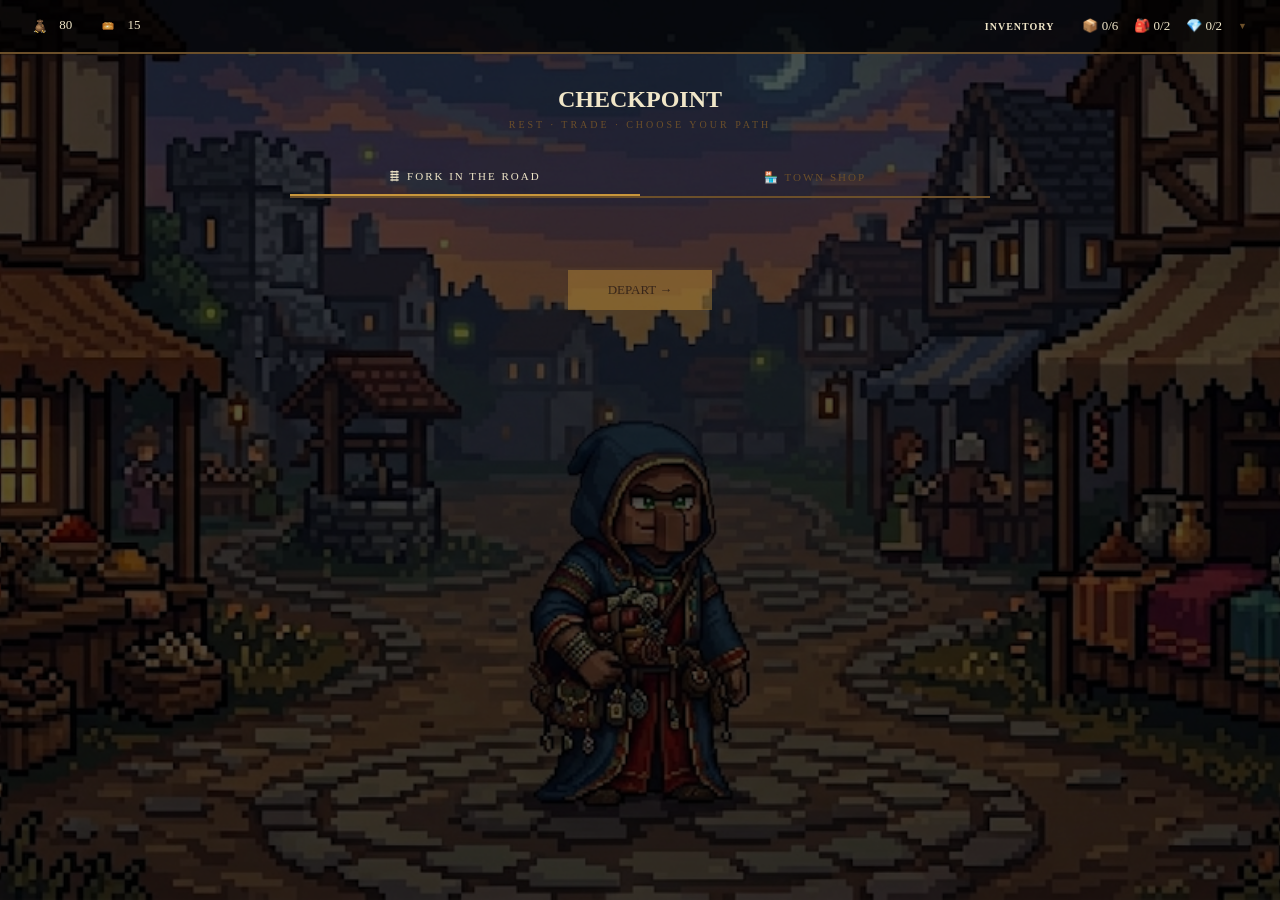
==== commit 0d4e1acf: "merge" ====
--- a/Frontend/Scripts/pages/checkpoint.html
+++ b/Frontend/Scripts/pages/checkpoint.html
@@ -430,25 +430,7 @@
       <!-- Wagon Upgrades -->
       <div class="shop-section">
         <div class="shop-section-title">WAGON UPGRADES</div>
-        <div class="shop-grid">
-
-          <div class="shop-item">
-            <div class="shop-item-icon">📦</div>
-            <div class="shop-item-name">Cargo Rack</div>
-            <div class="shop-item-desc">+2 merchandise slots</div>
-            <div class="shop-item-price">💰 80g</div>
-            <button class="buy-btn" id="upgrade-merch-btn" onclick="buyWagonUpgrade('merchandise', 2, 80, this)">BUY</button>
-          </div>
-
-          <div class="shop-item">
-            <div class="shop-item-icon">🎒</div>
-            <div class="shop-item-name">Saddlebag</div>
-            <div class="shop-item-desc">+2 consumable slots</div>
-            <div class="shop-item-price">💰 60g</div>
-            <button class="buy-btn" id="upgrade-cons-btn" onclick="buyWagonUpgrade('consumables', 2, 60, this)">BUY</button>
-          </div>
-
-        </div>
+        <div class="shop-grid" id="wagon-upgrades"></div>
       </div>
 
       <!-- Sell Merchandise -->
@@ -467,7 +449,7 @@
 
   <script type="module">
     import gameObject from '/Frontend/Scripts/gamelogic/GameLogic.js'
-    import { getBuyPrice, getSellValue, generateShopInventoryRandom, CONSUMABLES } from '/Frontend/Scripts/gamelogic/GameLogic.js'
+    import { getSellValue, getUpgradeCost, getDeckMax, CONSUMABLES, CARDS } from '/Frontend/Scripts/gamelogic/GameLogic.js'
 
     // ============
     // Music
@@ -522,52 +504,29 @@
     }
 
     function renderInventory() {
-    const grid = document.getElementById('inv-grid')
-    grid.innerHTML = ''
-
-    let items = []
-    let type = ''
-    let maxSlots = 0
-
-    if (activeTab === 'merchandise') {
-        items = gameObject.player.merchandise
-        type = 'merchandise'
-        maxSlots = gameObject.player.decks.merchandise
-    } else if (activeTab === 'consumables') {
-        items = gameObject.player.consumables
-        type = 'consumable'
-        maxSlots = gameObject.player.decks.consumables
-    } else {
-        items = gameObject.player.relic
-        type = 'relic'
-        maxSlots = gameObject.player.decks.relics
-    }
-
-    for (let i = 0; i < maxSlots; i++) {
-        const card = items[i]
-
+      const grid = document.getElementById('inv-grid')
+      grid.innerHTML = ''
+      const tabMap = {
+        merchandise: { items: gameObject.player.merchandise, type: 'merchandise' },
+        consumables: { items: gameObject.player.consumables, type: 'consumable'  },
+        relics:      { items: gameObject.player.relic,        type: 'relic'       },
+      }
+      const { items, type } = tabMap[activeInvTab]
+      if (items.length === 0) {
+        grid.innerHTML = `<div class="inv-empty">nothing here yet</div>`
+        return
+      }
+      items.forEach(card => {
         const div = document.createElement('div')
         div.className = `inv-card ${type}`
-
-        if (card) {
-        // filled slot
         div.innerHTML = `
-            <div class="inv-card-icon">${card.icon ?? '📦'}</div>
-            <div class="inv-card-name">${card.name}</div>
-            <div class="inv-card-desc">${card.description ?? ''}</div>
-            ${card.value ? `<div class="inv-card-value">💰 ${card.value}g</div>` : ''}
+          <div class="inv-card-icon">${card.icon ?? '📦'}</div>
+          <div class="inv-card-name">${card.name}</div>
+          <div class="inv-card-desc">${card.description ?? ''}</div>
+          ${card.value ? `<div class="inv-card-value">💰 ${card.value}g</div>` : ''}
         `
-        } else {
-        // empty slot
-        div.classList.add('empty')
-        div.innerHTML = `
-            <div class="inv-card-icon">+</div>
-            <div class="inv-card-name">Empty Slot</div>
-        `
-        }
-
         grid.appendChild(div)
-    }
+      })
     }
 
     gameObject.subscribe(() => { if (inventoryOpen) renderInventory() })
@@ -678,34 +637,51 @@
       showFeedback(`+${amount} ${stat} purchased`)
     }
 
-    // ============
-    // Shop — Consumables (from GameLogic)
-    // ============
-    const SHOP_CONSUMABLES = []
-
-    async function loadShopConsumables() {
-      // Generate shop inventory from GameLogic
-      const shopSlots = generateShopInventoryRandom()
-      shopSlots.forEach(slot => {
+      // New rule: food is unlimited. One consumable OR one merchandise per visit.
+      // Lock only applies to non-food slots.
+      const nonFoodLocked = shopInventory.some(s => s.sold && s.type !== 'food')
+
+      shopInventory.forEach((slot, index) => {
+        const canAfford = gameObject.player.gold >= slot.displayPrice
+
+        // deck-full only applies to cards (consumable, merchandise)
+        let deckFull = false
         if (slot.type === 'consumable') {
+          deckFull = gameObject.player.consumables.length >= gameObject.player.decks.consumables
+        } else if (slot.type === 'merchandise') {
+          deckFull = gameObject.player.merchandise.length >= gameObject.player.decks.merchandise
+        }
+
+        let icon, name, desc
+        if (slot.type === 'food') {
+          icon = FOOD_ICONS[slot.id] ?? '🍞'
+          name = slot.name
+          desc = `Restores ${slot.amount} food`
+        } else if (slot.type === 'consumable') {
           const cons = CONSUMABLES[slot.id]
-          SHOP_CONSUMABLES.push({
-            icon: cons.icon ?? '🧪',
-            name: cons.name,
-            id: cons.id,
-            desc: cons.description,
-            price: getBuyPrice(cons.baseValue, gameObject)
-          })
+          icon = cons?.icon ?? '🧪'
+          name = slot.name
+          desc = cons?.description ?? ''
+        } else {  // merchandise
+          const card = CARDS[slot.id]
+          icon = card?.icon ?? '📦'
+          name = `${slot.name} (${slot.rarity})`
+          desc = card?.description ?? ''
         }
-      })
-    }
-
-    function renderShopConsumables() {
-      const grid = document.getElementById('consumable-shop')
-      grid.innerHTML = ''
-      SHOP_CONSUMABLES.forEach(item => {
-        const isFull = gameObject.player.consumables.length >= gameObject.player.decks.consumables
-        const canAfford = gameObject.player.gold >= item.price
+      })    
+
+        let btnLabel = 'BUY'
+        let disabled = false
+        if (slot.type === 'food') {
+          // food: never sold/locked, only affordability matters
+          if (!canAfford) disabled = true
+        } else {
+          if (slot.sold)              { btnLabel = 'SOLD';   disabled = true }
+          else if (nonFoodLocked)     { btnLabel = 'CLOSED'; disabled = true }
+          else if (deckFull)          { btnLabel = 'FULL';   disabled = true }
+          else if (!canAfford)        { disabled = true }
+        }
+
         const div = document.createElement('div')
         div.className = 'shop-item'
         div.innerHTML = `
@@ -719,8 +695,6 @@
           </button>
         `
         grid.appendChild(div)
-      })
-    }
 
     window.buyConsumable = function (id, name, price, btn) {
       if (gameObject.player.gold < price) { showFeedback('not enough gold!', true); return }
@@ -736,14 +710,59 @@
     // ============
     // Shop — Wagon Upgrades
     // ============
-    window.buyWagonUpgrade = function (deck, amount, cost, btn) {
-      if (gameObject.player.gold < cost) { showFeedback('not enough gold!', true); return }
-      gameObject.spendGold(cost)
-      gameObject.player.decks[deck] += amount
-      gameObject._notify()
-      btn.disabled = true
-      btn.textContent = 'UPGRADED'
-      showFeedback(`wagon upgraded! +${amount} ${deck} slots`)
+    const UPGRADE_CARDS = [
+      { deckType: 'merchandise', icon: '📦', name: 'Cargo Rack',  flavor: 'merchandise slot'  },
+      { deckType: 'consumables', icon: '🎒', name: 'Saddlebag',   flavor: 'consumable slot' },
+      { deckType: 'relics',      icon: '💎', name: 'Relic Case',  flavor: 'relic slot'      }
+    ]
+
+    function renderUpgrades() {
+      const grid = document.getElementById('wagon-upgrades')
+      grid.innerHTML = ''
+
+      const upgradeUsed = gameObject.gameState.currentCheckpoint?.upgradeUsed ?? false
+
+      UPGRADE_CARDS.forEach(card => {
+        const currentSize = gameObject.player.decks[card.deckType]
+        const maxSize     = getDeckMax(card.deckType)
+        const cost        = getUpgradeCost(card.deckType, currentSize)
+        const maxed       = cost === null
+        const canAfford   = !maxed && gameObject.player.gold >= cost
+
+        let btnLabel = 'BUY'
+        let disabled = false
+        if (maxed)            { btnLabel = 'MAXED';    disabled = true }
+        else if (upgradeUsed) { btnLabel = 'USED';     disabled = true }
+        else if (!canAfford)  { btnLabel = 'BUY';      disabled = true }
+
+        const priceDisplay = maxed
+          ? '—'
+          : `<img src="/Frontend/public/sprites/money.png" class="hud-icon" alt="Gold"> ${cost}g`
+
+        const div = document.createElement('div')
+        div.className = 'shop-item'
+        div.innerHTML = `
+          <div class="shop-item-icon">${card.icon}</div>
+          <div class="shop-item-name">${card.name}</div>
+          <div class="shop-item-desc">+1 ${card.flavor} (${currentSize}/${maxSize})</div>
+          <div class="shop-item-price">${priceDisplay}</div>
+          <button class="buy-btn" ${disabled ? 'disabled' : ''}
+            onclick="buyUpgrade('${card.deckType}', '${card.name}')">
+            ${btnLabel}
+          </button>
+        `
+        grid.appendChild(div)
+      })
+    }
+
+    window.buyUpgrade = function (deckType, name) {
+      const goldBefore = gameObject.player.gold
+      gameObject.upgradeWagon(deckType)
+      if (gameObject.player.gold === goldBefore) {
+        showFeedback('upgrade failed', true)
+      } else {
+        showFeedback(`${name} upgraded!`)
+      }
     }
 
     // ============
@@ -797,7 +816,8 @@
     // ============
     gameObject.subscribe(() => {
       renderMerchSell()
-      renderShopConsumables()
+      renderShop()
+      renderUpgrades()
     })
 
     // ============
@@ -805,7 +825,8 @@
     // ============
     loadShopConsumables()
     renderRoutes()
-    renderShopConsumables()
+    renderShop()
+    renderUpgrades()
     renderMerchSell()
 
   </script>
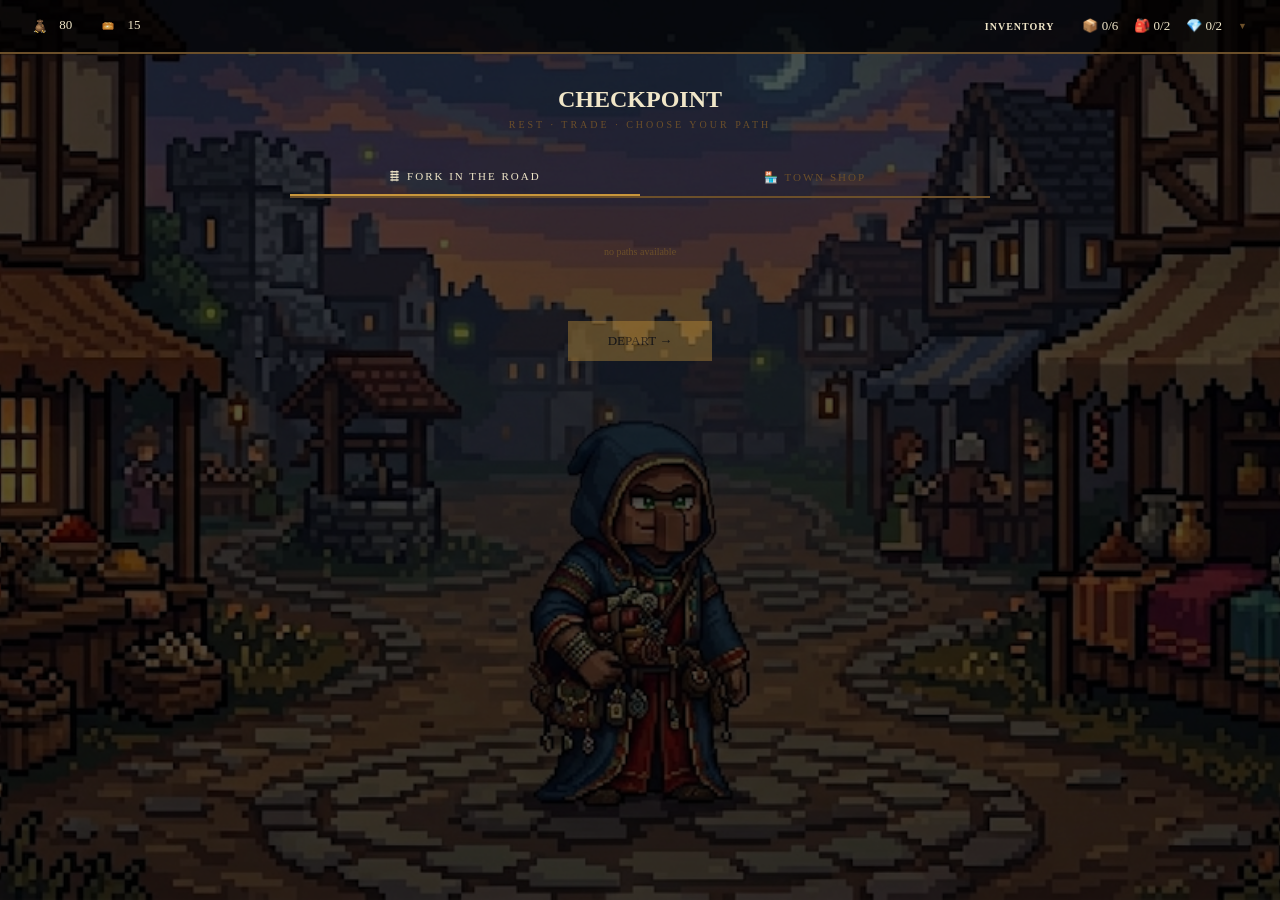
==== commit 62d9b1b9: "fixed game loop" ====
--- a/Frontend/Scripts/pages/checkpoint.html
+++ b/Frontend/Scripts/pages/checkpoint.html
@@ -67,13 +67,8 @@
       transition: border-color 0.2s;
     }
 
-    .hud-right:hover {
-      border-color: #6b4f2a;
-    }
-
-    .hud-right.active {
-      border-color: #c8963c;
-    }
+    .hud-right:hover  { border-color: #6b4f2a; }
+    .hud-right.active { border-color: #c8963c; }
 
     .inv-label {
       font-size: 10px;
@@ -128,8 +123,8 @@
       transition: color 0.2s;
     }
 
-    .cp-tab:hover    { color: #a88c5a; }
-    .cp-tab.active   { color: #f0e6c8; border-bottom: 2px solid #c8963c; }
+    .cp-tab:hover  { color: #a88c5a; }
+    .cp-tab.active { color: #f0e6c8; border-bottom: 2px solid #c8963c; }
 
     /* ============
        Tab Panels
@@ -166,8 +161,8 @@
       position: relative;
     }
 
-    .route-card:hover          { border-color: #c8963c; transform: translateY(-4px); }
-    .route-card.selected       { border-color: #e0aa50; background: rgba(40, 28, 8, 0.95); }
+    .route-card:hover           { border-color: #c8963c; transform: translateY(-4px); }
+    .route-card.selected        { border-color: #e0aa50; background: rgba(40, 28, 8, 0.95); }
     .route-card.selected::after {
       content: '✓';
       position: absolute;
@@ -175,11 +170,11 @@
       color: #e0aa50;
       font-size: 12px;
     }
-
-    .route-icon   { font-size: 36px; margin-bottom: 12px; }
-    .route-name   { font-size: 14px; color: #f0e6c8; margin-bottom: 12px; }
-
-    .route-stats  { font-size: 10px; color: #a88c5a; line-height: 2; text-align: left; }
+    .route-card.unaffordable    { opacity: 0.4; cursor: not-allowed; }
+
+    .route-icon  { font-size: 36px; margin-bottom: 12px; }
+    .route-name  { font-size: 14px; color: #f0e6c8; margin-bottom: 12px; }
+    .route-stats { font-size: 10px; color: #a88c5a; line-height: 2; text-align: left; }
     .route-stats span { color: #c8963c; }
 
     .route-risk {
@@ -203,9 +198,7 @@
     /* ============
        Shop
        ============ */
-    .shop-section {
-      margin-bottom: 32px;
-    }
+    .shop-section { margin-bottom: 32px; }
 
     .shop-section-title {
       font-size: 10px;
@@ -253,7 +246,7 @@
     }
 
     .buy-btn:hover:not(:disabled) { border-color: #c8963c; color: #c8963c; }
-    .buy-btn:disabled              { opacity: 0.3; cursor: not-allowed; }
+    .buy-btn:disabled             { opacity: 0.3; cursor: not-allowed; }
 
     .sell-btn {
       background: transparent;
@@ -262,14 +255,10 @@
     }
 
     .sell-btn:hover:not(:disabled) { border-color: #c8963c; color: #c8963c; }
-    .sell-btn:disabled              { opacity: 0.3; cursor: not-allowed; }
+    .sell-btn:disabled             { opacity: 0.3; cursor: not-allowed; }
 
     /* Sell merchandise list */
-    .merch-list {
-      display: flex;
-      flex-direction: column;
-      gap: 10px;
-    }
+    .merch-list { display: flex; flex-direction: column; gap: 10px; }
 
     .merch-row {
       display: flex;
@@ -291,7 +280,7 @@
       padding: 20px 0;
     }
 
-    /* Shared button */
+    /* Buttons */
     .cp-btn {
       padding: 12px 40px;
       font-family: 'Silkscreen', serif;
@@ -305,21 +294,8 @@
       pointer-events: none;
     }
 
-    .cp-btn.ready            { opacity: 1; pointer-events: all; }
-    .cp-btn.ready:hover      { background-color: #e0aa50; transform: scale(1.03); }
-
-    .cp-btn-plain {
-      padding: 10px 32px;
-      font-family: 'Silkscreen', serif;
-      font-size: 11px;
-      color: #f0e6c8;
-      background: transparent;
-      border: 1px solid #6b4f2a;
-      cursor: pointer;
-      transition: border-color 0.2s, color 0.2s;
-    }
-
-    .cp-btn-plain:hover { border-color: #c8963c; color: #c8963c; }
+    .cp-btn.ready       { opacity: 1; pointer-events: all; }
+    .cp-btn.ready:hover { background-color: #e0aa50; transform: scale(1.03); }
 
     .feedback {
       font-size: 10px;
@@ -393,31 +369,27 @@
       <div class="shop-section">
         <div class="shop-section-title">PROVISIONS</div>
         <div class="shop-grid">
-
           <div class="shop-item">
             <div class="shop-item-icon">🍞</div>
             <div class="shop-item-name">Bread Loaf</div>
             <div class="shop-item-desc">Restores 5 food</div>
             <div class="shop-item-price">💰 15g</div>
-            <button class="buy-btn" onclick="buyItem('food', 5, 15, this)">BUY</button>
+            <button class="buy-btn" onclick="buyFood(5, 15, this)">BUY</button>
           </div>
-
           <div class="shop-item">
             <div class="shop-item-icon">🥩</div>
             <div class="shop-item-name">Salted Meat</div>
             <div class="shop-item-desc">Restores 12 food</div>
             <div class="shop-item-price">💰 30g</div>
-            <button class="buy-btn" onclick="buyItem('food', 12, 30, this)">BUY</button>
+            <button class="buy-btn" onclick="buyFood(12, 30, this)">BUY</button>
           </div>
-
           <div class="shop-item">
             <div class="shop-item-icon">🧺</div>
             <div class="shop-item-name">Supply Crate</div>
             <div class="shop-item-desc">Restores 25 food</div>
             <div class="shop-item-price">💰 55g</div>
-            <button class="buy-btn" onclick="buyItem('food', 25, 55, this)">BUY</button>
+            <button class="buy-btn" onclick="buyFood(25, 55, this)">BUY</button>
           </div>
-
         </div>
       </div>
 
@@ -445,16 +417,24 @@
 
   </div>
 
-
-
   <script type="module">
-    import gameObject from '/Frontend/Scripts/gamelogic/GameLogic.js'
-    import { getSellValue, getUpgradeCost, getDeckMax, CONSUMABLES, CARDS } from '/Frontend/Scripts/gamelogic/GameLogic.js'
+
+    // ============
+    // Imports
+    // ============
+    import gameObject, {
+        getSellValue,
+        getUpgradeCost,
+        getDeckMax,
+        MERCH_BUY_MARKUP
+    } from '/Frontend/Scripts/gamelogic/GameLogic.js'
+    import { CONSUMABLES } from '/Frontend/Scripts/gamelogic/Consumables.js'
+    import { CARDS, RARITY_VALUES } from '/Frontend/Scripts/gamelogic/Cards.js'
+    import { initMusic } from '/Frontend/Scripts/components/audioManager.js'
 
     // ============
     // Music
     // ============
-    import { initMusic } from '/Frontend/Scripts/components/audioManager.js'
     initMusic()
 
     // ============
@@ -470,8 +450,6 @@
       document.getElementById('hud-relics').textContent     = gameObject.player.relic.length
       document.getElementById('hud-relics-max').textContent = gameObject.player.decks.relics
     }
-    gameObject.subscribe(updateHUD)
-    updateHUD()
 
     // ============
     // Inventory
@@ -509,7 +487,7 @@
       const tabMap = {
         merchandise: { items: gameObject.player.merchandise, type: 'merchandise' },
         consumables: { items: gameObject.player.consumables, type: 'consumable'  },
-        relics:      { items: gameObject.player.relic,        type: 'relic'       },
+        relics:      { items: gameObject.player.relic,       type: 'relic'       },
       }
       const { items, type } = tabMap[activeInvTab]
       if (items.length === 0) {
@@ -518,18 +496,32 @@
       }
       items.forEach(card => {
         const div = document.createElement('div')
+        const valueDisplay = type === 'merchandise'
+          ? (RARITY_VALUES[card.rarity] ? `<div class="inv-card-value">💰 ${RARITY_VALUES[card.rarity]}g</div>` : '')
+          : type === 'consumable'
+          ? (card.baseValue ? `<div class="inv-card-value">💰 ${card.baseValue}g</div>` : '')
+          : ''  // relics show no price
         div.className = `inv-card ${type}`
         div.innerHTML = `
           <div class="inv-card-icon">${card.icon ?? '📦'}</div>
           <div class="inv-card-name">${card.name}</div>
           <div class="inv-card-desc">${card.description ?? ''}</div>
-          ${card.value ? `<div class="inv-card-value">💰 ${card.value}g</div>` : ''}
+          ${valueDisplay}
         `
         grid.appendChild(div)
       })
     }
 
+    // ============
+    // Subscriptions
+    // ============
+    gameObject.subscribe(updateHUD)
     gameObject.subscribe(() => { if (inventoryOpen) renderInventory() })
+    gameObject.subscribe(() => {
+      renderMerchSell()
+      renderShopConsumables()
+      renderUpgrades()
+    })
 
     // ============
     // Checkpoint Tabs
@@ -544,159 +536,108 @@
     // ============
     // Fork / Routes
     // ============
-    const ROUTES = [
-      {
-        id: 'short',
-        icon: '🌿',
-        name: 'SHORT PATH',
-        events: 2,
-        days: 3,
-        foodCost: 6,
-        riskClass: 'risk-low',
-        riskLabel: 'LOW RISK',
-      },
-      {
-        id: 'medium',
-        icon: '🌲',
-        name: 'MEDIUM PATH',
-        events: 4,
-        days: 6,
-        foodCost: 12,
-        riskClass: 'risk-medium',
-        riskLabel: 'MEDIUM RISK',
-      },
-      {
-        id: 'long',
-        icon: '⛰️',
-        name: 'LONG PATH',
-        events: 7,
-        days: 10,
-        foodCost: 20,
-        riskClass: 'risk-high',
-        riskLabel: 'HIGH RISK',
-      },
-    ]
+    const ROUTE_META = {
+      short:  { icon: '🌿', riskClass: 'risk-low',    riskLabel: 'LOW RISK'    },
+      medium: { icon: '🌲', riskClass: 'risk-medium',  riskLabel: 'MEDIUM RISK' },
+      long:   { icon: '⛰️', riskClass: 'risk-high',   riskLabel: 'HIGH RISK'   },
+    }
 
     let selectedRoute = null
 
     function renderRoutes() {
       const container = document.getElementById('routes-container')
       container.innerHTML = ''
-      ROUTES.forEach(route => {
+
+      const pathOptions = gameObject.gameState.currentCheckpoint?.pathOptions
+      if (!pathOptions || pathOptions.length === 0) {
+        container.innerHTML = `<div class="merch-empty">no paths available</div>`
+        return
+      }
+
+      pathOptions.forEach(option => {
+        const meta = ROUTE_META[option.type] ?? { icon: '🛤', riskClass: 'risk-medium', riskLabel: 'UNKNOWN' }
+        const canAfford = gameObject.player.food >= option.cost
         const div = document.createElement('div')
-        div.className = 'route-card'
+        div.className = `route-card ${canAfford ? '' : 'unaffordable'}`
         div.innerHTML = `
-          <div class="route-icon">${route.icon}</div>
-          <div class="route-name">${route.name}</div>
+          <div class="route-icon">${meta.icon}</div>
+          <div class="route-name">${option.type.toUpperCase()} PATH</div>
           <div class="route-stats">
-            <div>EVENTS &nbsp;<span>${route.events}</span></div>
-            <div>DAYS &nbsp;&nbsp;&nbsp;<span>${route.days}</span></div>
-            <div>FOOD &nbsp;&nbsp;&nbsp;<span>-${route.foodCost}</span></div>
+            <div>EVENTS &nbsp;<span>${option.eventDensity}</span></div>
+            <div>FOOD &nbsp;&nbsp;&nbsp;<span>-${option.cost}</span></div>
           </div>
-          <div class="route-risk ${route.riskClass}">${route.riskLabel}</div>
+          <div class="route-risk ${meta.riskClass}">${meta.riskLabel}</div>
         `
-        div.addEventListener('click', () => selectRoute(div, route))
+        if (canAfford) {
+          div.addEventListener('click', () => selectRoute(div, option))
+        }
         container.appendChild(div)
       })
     }
 
-    function selectRoute(el, route) {
+    function selectRoute(el, option) {
       document.querySelectorAll('.route-card').forEach(c => c.classList.remove('selected'))
       el.classList.add('selected')
-      selectedRoute = route
+      selectedRoute = option
       document.getElementById('depart-btn').classList.add('ready')
       document.getElementById('fork-feedback').textContent = ''
     }
 
     window.departOnRoute = function () {
       if (!selectedRoute) return
-      gameObject.update({
-        gameState: {
-          ...gameObject.gameState,
-          phase: 'travelling',
-          currentLeg: {
-            daysToNextTown: selectedRoute.days,
-            eventQueue: Array(selectedRoute.events).fill('encounter'),
-          }
-        }
-      })
-      gameObject.spendFood(selectedRoute.foodCost)
-      window.location.href = '/Frontend/Pages/encounter.html'
+      gameObject.startLeg(selectedRoute)
+      window.location.href = '/Frontend/Scripts/pages/encounter.html'
     }
 
     // ============
     // Shop — Buy Food
     // ============
-    window.buyItem = function (stat, amount, cost, btn) {
+    window.buyFood = function (amount, cost, btn) {
       if (gameObject.player.gold < cost) {
         showFeedback('not enough gold!', true)
         return
       }
       gameObject.spendGold(cost)
-      if (stat === 'food') gameObject.gainFood(amount)
-      showFeedback(`+${amount} ${stat} purchased`)
-    }
-
-      // New rule: food is unlimited. One consumable OR one merchandise per visit.
-      // Lock only applies to non-food slots.
-      const nonFoodLocked = shopInventory.some(s => s.sold && s.type !== 'food')
-
-      shopInventory.forEach((slot, index) => {
-        const canAfford = gameObject.player.gold >= slot.displayPrice
-
-        // deck-full only applies to cards (consumable, merchandise)
-        let deckFull = false
-        if (slot.type === 'consumable') {
-          deckFull = gameObject.player.consumables.length >= gameObject.player.decks.consumables
-        } else if (slot.type === 'merchandise') {
-          deckFull = gameObject.player.merchandise.length >= gameObject.player.decks.merchandise
-        }
-
-        let icon, name, desc
-        if (slot.type === 'food') {
-          icon = FOOD_ICONS[slot.id] ?? '🍞'
-          name = slot.name
-          desc = `Restores ${slot.amount} food`
-        } else if (slot.type === 'consumable') {
-          const cons = CONSUMABLES[slot.id]
-          icon = cons?.icon ?? '🧪'
-          name = slot.name
-          desc = cons?.description ?? ''
-        } else {  // merchandise
-          const card = CARDS[slot.id]
-          icon = card?.icon ?? '📦'
-          name = `${slot.name} (${slot.rarity})`
-          desc = card?.description ?? ''
-        }
-      })    
-
-        let btnLabel = 'BUY'
-        let disabled = false
-        if (slot.type === 'food') {
-          // food: never sold/locked, only affordability matters
-          if (!canAfford) disabled = true
-        } else {
-          if (slot.sold)              { btnLabel = 'SOLD';   disabled = true }
-          else if (nonFoodLocked)     { btnLabel = 'CLOSED'; disabled = true }
-          else if (deckFull)          { btnLabel = 'FULL';   disabled = true }
-          else if (!canAfford)        { disabled = true }
-        }
+      gameObject.gainFood(amount)
+      showFeedback(`+${amount} food purchased`)
+    }
+
+    // ============
+    // Shop — Consumables (hardcoded pool for now, Conductor later)
+    // ============
+    const SHOP_CONSUMABLE_POOL = [
+      "sword", "axe", "rope", "torch", "healing_kit",
+      "repel", "recon", "fishing_net", "pickaxe", "oil_flask"
+    ]
+
+    function renderShopConsumables() {
+      const grid = document.getElementById('consumable-shop')
+      grid.innerHTML = ''
+      const deckFull = gameObject.player.consumables.length >= gameObject.player.decks.consumables
+
+      SHOP_CONSUMABLE_POOL.slice(0, 3).forEach(id => {
+        const item = CONSUMABLES[id]
+        if (!item) return
+        const price = Math.ceil((item.baseValue ?? 30) * MERCH_BUY_MARKUP)
+        const canAfford = gameObject.player.gold >= price
 
         const div = document.createElement('div')
         div.className = 'shop-item'
         div.innerHTML = `
-          <div class="shop-item-icon">${item.icon}</div>
+          <div class="shop-item-icon">${item.icon ?? '🧪'}</div>
           <div class="shop-item-name">${item.name}</div>
-          <div class="shop-item-desc">${item.desc}</div>
-          <div class="shop-item-price"><img src="/Frontend/public/sprites/money.png" class="hud-icon" alt="Gold"> ${item.price}g</div>
-          <button class="buy-btn" ${isFull || !canAfford ? 'disabled' : ''}
-            onclick="buyConsumable('${item.id}', '${item.name}', ${item.price}, this)">
-            ${isFull ? 'FULL' : 'BUY'}
+          <div class="shop-item-desc">${item.description ?? ''}</div>
+          <div class="shop-item-price">💰 ${price}g</div>
+          <button class="buy-btn" ${deckFull || !canAfford ? 'disabled' : ''}
+            onclick="buyConsumable('${id}', '${item.name}', ${price})">
+            ${deckFull ? 'FULL' : 'BUY'}
           </button>
         `
         grid.appendChild(div)
-
-    window.buyConsumable = function (id, name, price, btn) {
+      })
+    }
+
+    window.buyConsumable = function (id, name, price) {
       if (gameObject.player.gold < price) { showFeedback('not enough gold!', true); return }
       if (gameObject.player.consumables.length >= gameObject.player.decks.consumables) {
         showFeedback('consumable deck is full!', true); return
@@ -711,15 +652,14 @@
     // Shop — Wagon Upgrades
     // ============
     const UPGRADE_CARDS = [
-      { deckType: 'merchandise', icon: '📦', name: 'Cargo Rack',  flavor: 'merchandise slot'  },
-      { deckType: 'consumables', icon: '🎒', name: 'Saddlebag',   flavor: 'consumable slot' },
-      { deckType: 'relics',      icon: '💎', name: 'Relic Case',  flavor: 'relic slot'      }
+      { deckType: 'merchandise', icon: '📦', name: 'Cargo Rack', flavor: 'merchandise slot' },
+      { deckType: 'consumables', icon: '🎒', name: 'Saddlebag',  flavor: 'consumable slot'  },
+      { deckType: 'relics',      icon: '💎', name: 'Relic Case', flavor: 'relic slot'       }
     ]
 
     function renderUpgrades() {
       const grid = document.getElementById('wagon-upgrades')
       grid.innerHTML = ''
-
       const upgradeUsed = gameObject.gameState.currentCheckpoint?.upgradeUsed ?? false
 
       UPGRADE_CARDS.forEach(card => {
@@ -731,13 +671,11 @@
 
         let btnLabel = 'BUY'
         let disabled = false
-        if (maxed)            { btnLabel = 'MAXED';    disabled = true }
-        else if (upgradeUsed) { btnLabel = 'USED';     disabled = true }
-        else if (!canAfford)  { btnLabel = 'BUY';      disabled = true }
-
-        const priceDisplay = maxed
-          ? '—'
-          : `<img src="/Frontend/public/sprites/money.png" class="hud-icon" alt="Gold"> ${cost}g`
+        if (maxed)            { btnLabel = 'MAXED';  disabled = true }
+        else if (upgradeUsed) { btnLabel = 'USED';   disabled = true }
+        else if (!canAfford)  { disabled = true }
+
+        const priceDisplay = maxed ? '—' : `💰 ${cost}g`
 
         const div = document.createElement('div')
         div.className = 'shop-item'
@@ -756,17 +694,13 @@
     }
 
     window.buyUpgrade = function (deckType, name) {
-      const goldBefore = gameObject.player.gold
       gameObject.upgradeWagon(deckType)
-      if (gameObject.player.gold === goldBefore) {
-        showFeedback('upgrade failed', true)
-      } else {
-        showFeedback(`${name} upgraded!`)
-      }
-    }
-
-    // ============
-    // Shop — Sell Merchandise (from GameLogic)
+      showFeedback(`${name} upgraded!`)
+      renderUpgrades()
+    }
+
+    // ============
+    // Shop — Sell Merchandise
     // ============
     function renderMerchSell() {
       const list = document.getElementById('merch-sell-list')
@@ -778,24 +712,24 @@
       }
 
       gameObject.player.merchandise.forEach((card, index) => {
-        const sellValue = getSellValue(card, false, gameObject)
+        const sellValue = getSellValue(card, gameObject)
         const row = document.createElement('div')
         row.className = 'merch-row'
         row.innerHTML = `
           <div>
             <div class="merch-row-info">${card.icon ?? '📦'} ${card.name}</div>
-            <div class="merch-row-sub">${card.description ?? ''}</div>
+            <div class="merch-row-sub">${card.rarity}${card.set ? ' · ' + card.set : ''}</div>
           </div>
           <div style="display:flex;align-items:center">
-            <div class="merch-row-val"><img src="/Frontend/public/sprites/money.png" class="hud-icon" alt="Gold"> ${sellValue}g</div>
-            <button class="sell-btn" onclick="sellMerch(${index}, ${sellValue}, this)">SELL</button>
+            <div class="merch-row-val">💰 ${sellValue}g</div>
+            <button class="sell-btn" onclick="sellMerch(${index}, ${sellValue})">SELL</button>
           </div>
         `
         list.appendChild(row)
       })
     }
 
-    window.sellMerch = function (index, value, btn) {
+    window.sellMerch = function (index, value) {
       gameObject.sellMerchandise(index)
       showFeedback(`sold for ${value}g!`)
       renderMerchSell()
@@ -812,20 +746,11 @@
     }
 
     // ============
-    // Subscribe & Re-render Shop on State Change
-    // ============
-    gameObject.subscribe(() => {
-      renderMerchSell()
-      renderShop()
-      renderUpgrades()
-    })
-
-    // ============
     // Init
     // ============
-    loadShopConsumables()
+    updateHUD()
     renderRoutes()
-    renderShop()
+    renderShopConsumables()
     renderUpgrades()
     renderMerchSell()
 
